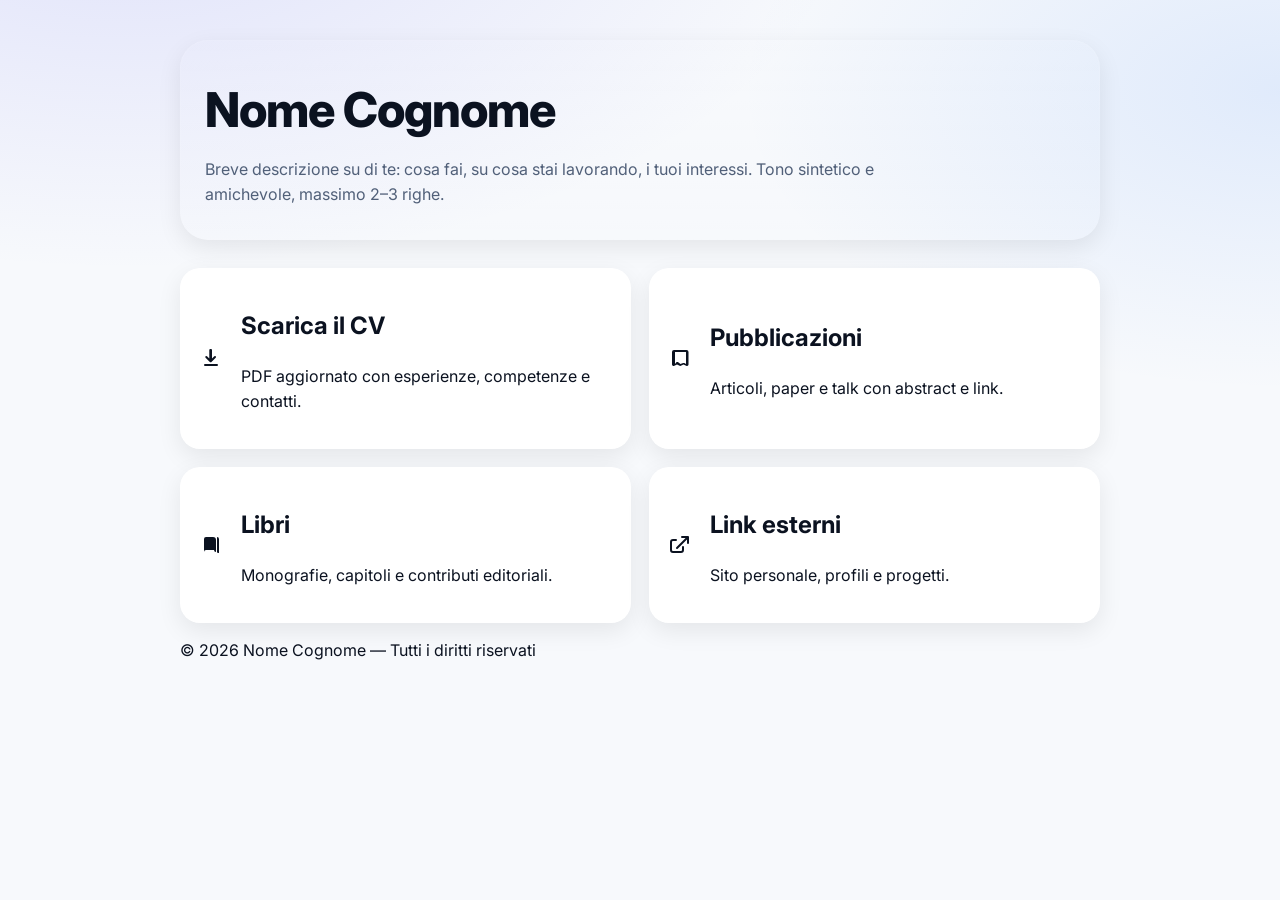
==== index.html @ b8ddadec "index" ====
<!doctype html>
<html lang="it">
<head>
  <meta charset="utf-8" />
  <meta name="viewport" content="width=device-width, initial-scale=1" />
  <title>Nome Cognome — Portfolio</title>
  <meta name="description" content="Portfolio di Nome Cognome: CV, pubblicazioni, libri e link esterni." />
  <link rel="preconnect" href="https://fonts.gstatic.com" crossorigin>
  <link href="https://fonts.googleapis.com/css2?family=Inter:wght@400;600;800&display=swap" rel="stylesheet">
  <link rel="stylesheet" href="styles.css" />
</head>
<body>
  <main class="container">
    <!-- Header -->
    <header class="hero" role="banner">
      <h1 class="title">Nome Cognome</h1>
      <p class="subtitle">
        Breve descrizione su di te: cosa fai, su cosa stai lavorando, i tuoi interessi.
        Tono sintetico e amichevole, massimo 2–3 righe.
      </p>
    </header>

    <!-- Cards / Links -->
    <section class="links" aria-label="Sezione collegamenti rapidi">
      <a class="card" href="cv.pdf" download>
        <span class="icon" aria-hidden="true">
          <!-- Download Icon -->
          <svg viewBox="0 0 24 24" width="24" height="24" fill="currentColor"><path d="M12 3a1 1 0 0 1 1 1v8.586l2.293-2.293a1 1 0 1 1 1.414 1.414l-4.007 4.007a1.5 1.5 0 0 1-2.1 0L6.586 11.707a1 1 0 1 1 1.414-1.414L10.293 12.586V4a1 1 0 0 1 1-1zM5 19a1 1 0 0 1 1-1h12a1 1 0 1 1 0 2H6a1 1 0 0 1-1-1z"/></svg>
        </span>
        <div class="card-body">
          <h2 class="card-title">Scarica il CV</h2>
          <p class="card-text">PDF aggiornato con esperienze, competenze e contatti.</p>
        </div>
      </a>

      <a class="card" href="pubblicazioni.html">
        <span class="icon" aria-hidden="true">
          <!-- Publications Icon -->
          <svg viewBox="0 0 24 24" width="24" height="24" fill="currentColor"><path d="M6 4a2 2 0 0 0-2 2v12.5a1.5 1.5 0 0 0 2.384 1.23L9 18.5l2.616 1.23a1.5 1.5 0 0 0 1.268 0L15.5 18.5l2.616 1.23A1.5 1.5 0 0 0 20.5 18.5V6a2 2 0 0 0-2-2H6zm12 2v11.882l-1.616-.761a1.5 1.5 0 0 0-1.268 0L12.5 18l-2.616-1.879a1.5 1.5 0 0 0-1.268 0L7 18.118V6h11z"/></svg>
        </span>
        <div class="card-body">
          <h2 class="card-title">Pubblicazioni</h2>
          <p class="card-text">Articoli, paper e talk con abstract e link.</p>
        </div>
      </a>

      <a class="card" href="libri.html">
        <span class="icon" aria-hidden="true">
          <!-- Books Icon -->
          <svg viewBox="0 0 24 24" width="24" height="24" fill="currentColor"><path d="M5 4h9a3 3 0 0 1 3 3v12a2 2 0 0 1-2-2H7a2 2 0 0 0-2 2V6a2 2 0 0 1 2-2zm2 3h7v2H7V7zm0 4h7v2H7v-2zm0 4h7v2H7v-2zM18 4a2 2 0 0 1 2 2v13.5a.5.5 0 0 1-.748.434L18 19.382V4z"/></svg>
        </span>
        <div class="card-body">
          <h2 class="card-title">Libri</h2>
          <p class="card-text">Monografie, capitoli e contributi editoriali.</p>
        </div>
      </a>

      <a class="card" href="https://example.com" target="_blank" rel="noopener">
        <span class="icon" aria-hidden="true">
          <!-- External Link Icon -->
          <svg viewBox="0 0 24 24" width="24" height="24" fill="currentColor"><path d="M14 3a1 1 0 1 0 0 2h3.586l-9.293 9.293a1 1 0 0 0 1.414 1.414L19 6.414V10a1 1 0 1 0 2 0V4a1 1 0 0 0-1-1h-6z"/><path d="M5 6a3 3 0 0 0-3 3v8a3 3 0 0 0 3 3h8a3 3 0 0 0 3-3v-3a1 1 0 1 0-2 0v3a1 1 0 0 1-1 1H5a1 1 0 0 1-1-1V9a1 1 0 0 1 1-1h3a1 1 0 1 0 0-2H5z"/></svg>
        </span>
        <div class="card-body">
          <h2 class="card-title">Link esterni</h2>
          <p class="card-text">Sito personale, profili e progetti.</p>
        </div>
      </a>
    </section>

    <!-- (Opzionale) Footer -->
    <footer class="footer">
      <p>© <span id="year"></span> Nome Cognome — Tutti i diritti riservati</p>
    </footer>
  </main>

  <script>
    // aggiorna anno nel footer
    document.getElementById('year').textContent = new Date().getFullYear();
  </script>
</body>
</html>
---- styles.css ----
/* ====== Design Tokens ====== */
:root{
  --bg: #0b0d10;
  --panel: #111419;
  --ink: #e8eef6;
  --muted: #a8b3c5;
  --brand: #6aa3ff;
  --brand-strong: #3b82f6;
  --ring: 0 0 0 3px rgba(106,163,255,.35);
  --radius: 1.25rem;
  --shadow: 0 10px 30px rgba(0,0,0,.35);
}

@media (prefers-color-scheme: light){
  :root{
    --bg: #f7f9fc;
    --panel: #ffffff;
    --ink: #0b1220;
    --muted: #516079;
    --brand: #2563eb;
    --brand-strong: #1d4ed8;
    --shadow: 0 8px 24px rgba(0,0,0,.08);
  }
}

/* ====== Base ====== */
* { box-sizing: border-box; }
html, body { height: 100%; }
body{
  margin: 0;
  font-family: "Inter", system-ui, -apple-system, Segoe UI, Roboto, Arial, "Apple Color Emoji", "Segoe UI Emoji";
  color: var(--ink);
  background: radial-gradient(1200px 600px at 10% -10%, rgba(99,102,241,.15), transparent 60%),
              radial-gradient(900px 500px at 100% 10%, rgba(59,130,246,.12), transparent 60%),
              var(--bg);
  line-height: 1.55;
}

a { color: inherit; text-decoration: none; }
img, svg { display: block; }

/* ====== Layout ====== */
.container{
  max-width: 960px;
  margin: 0 auto;
  padding: 40px 20px 64px;
}

.hero{
  padding: 32px 24px;
  background: linear-gradient(180deg, rgba(255,255,255,.04), transparent);
  border: 1px solid rgba(255,255,255,.06);
  border-radius: calc(var(--radius) + .5rem);
  box-shadow: var(--shadow);
}

.title{
  margin: 0 0 10px;
  font-size: clamp(2rem, 4vw, 3rem);
  font-weight: 800;
  letter-spacing: -0.02em;
}

.subtitle{
  margin: 0;
  font-size: clamp(1rem, 1.2vw, 1.125rem);
  color: var(--muted);
  max-width: 72ch;
}

/* ====== Cards ====== */
.links{
  display: grid;
  grid-template-columns: repeat(1, minmax(0,1fr));
  gap: 18px;
  margin-top: 28px;
}

@media (min-width: 640px){
  .links{ grid-template-columns: repeat(2, minmax(0,1fr)); }
}
@media (min-width: 960px){
  .links{ grid-template-columns: repeat(2, minmax(0,1fr)); }
}

.card{
  display: flex;
  align-items: center;
  gap: 18px;
  padding: 18px 18px;
  background: var(--panel);
  border: 1px solid rgba(255,255,255,.08);
  border-radius: var(--radius);
  box-shadow: var(--shadow);
  transition: transform .18s ease, box-shadow .18s ease, border-color .18s ease;
  will-change: transform;
}

.card:hover{
  transform: translateY(-3px);
  box-shadow: 0 18px 40px rgba(0,0,0,.35);
  border-color: rgba(106,163,255,.35);
}

.card:focus-visible{
  out
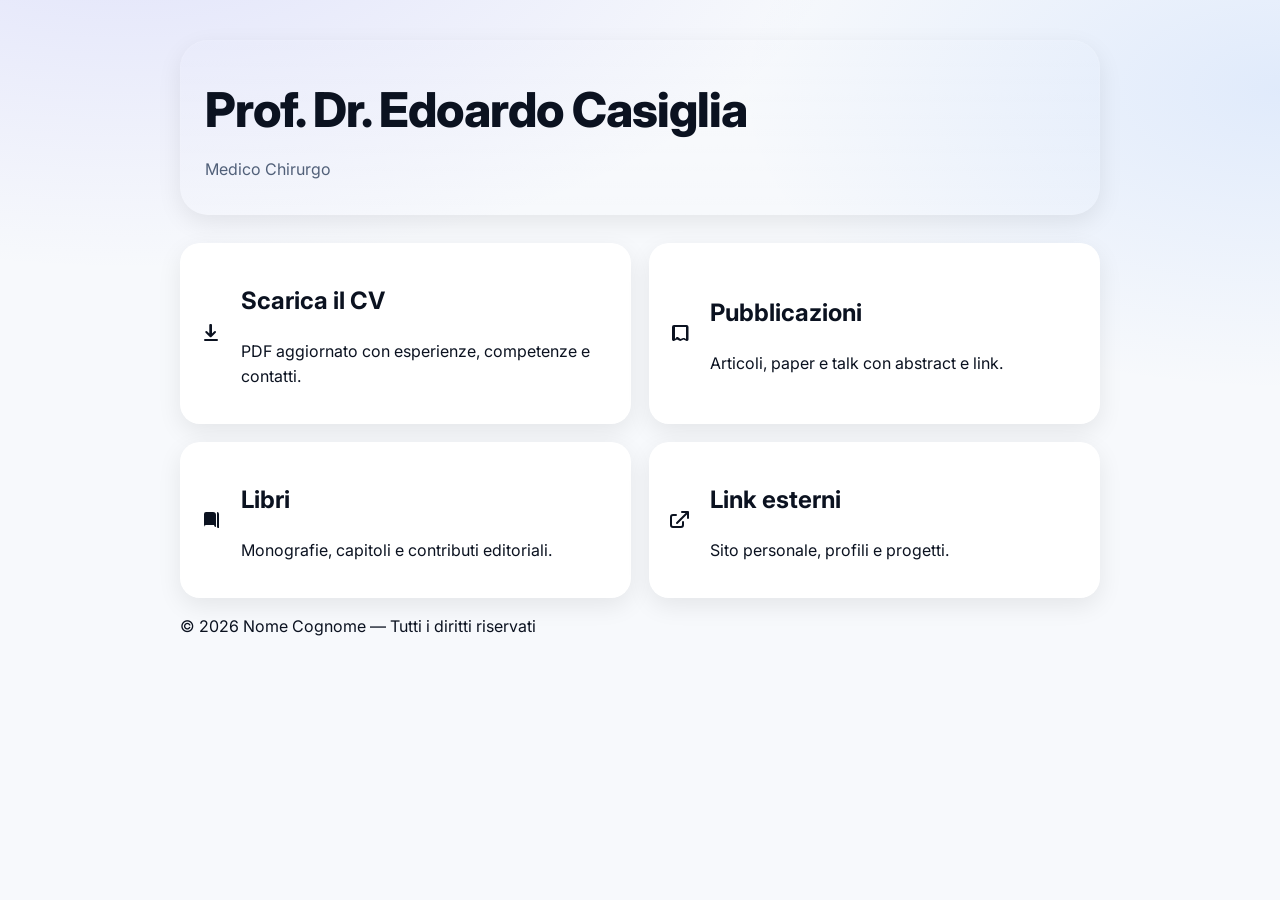
==== commit 89ba9fdb: "header" ====
--- a/index.html
+++ b/index.html
@@ -13,10 +13,9 @@
   <main class="container">
     <!-- Header -->
     <header class="hero" role="banner">
-      <h1 class="title">Nome Cognome</h1>
+      <h1 class="title">Prof. Dr. Edoardo Casiglia</h1>
       <p class="subtitle">
-        Breve descrizione su di te: cosa fai, su cosa stai lavorando, i tuoi interessi.
-        Tono sintetico e amichevole, massimo 2–3 righe.
+        Medico Chirurgo
       </p>
     </header>
 
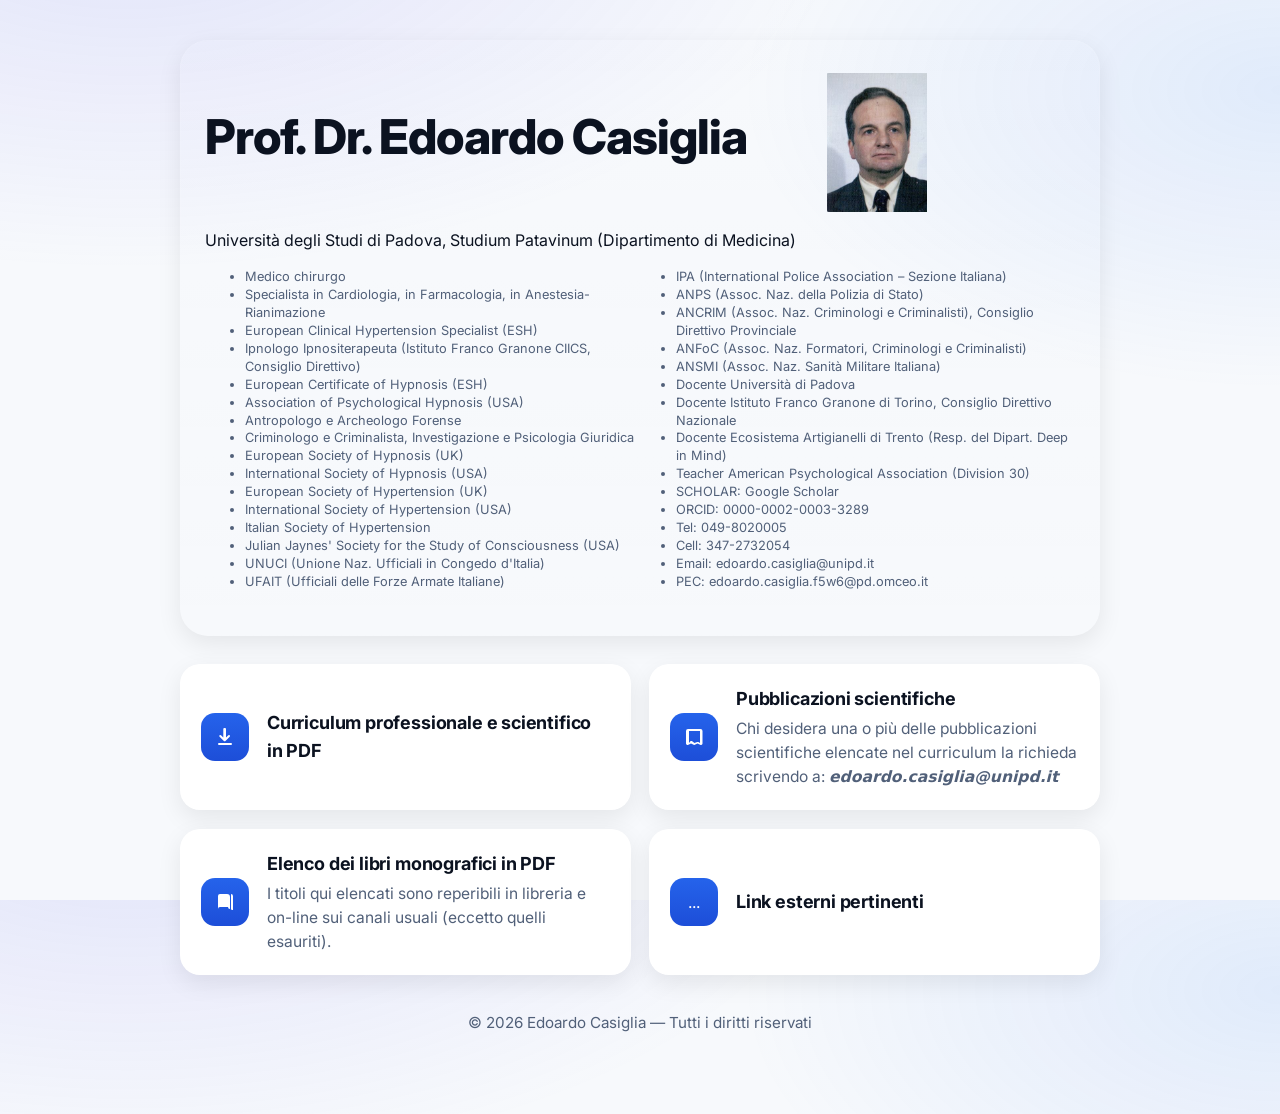
==== commit df72d0b9: "sito completo" ====
--- a/index.html
+++ b/index.html
@@ -13,22 +13,56 @@
   <main class="container">
     <!-- Header -->
     <header class="hero" role="banner">
-      <h1 class="title">Prof. Dr. Edoardo Casiglia</h1>
-      <p class="subtitle">
-        Medico Chirurgo
-      </p>
+      <div class="hero-header">
+        <h1 class="title">Prof. Dr. Edoardo Casiglia</h1>
+       <img src="picture.jpg" alt="Foto di Edoardo Casiglia" class="profile-pic">
+      </div>
+      <p class="subtitle-intro">Università degli Studi di Padova, Studium Patavinum (Dipartimento di Medicina)</p>
+        <ul class="qualifiche">
+          <li>Medico chirurgo</li>
+          <li>Specialista in Cardiologia, in Farmacologia, in Anestesia-Rianimazione</li>
+          <li>European Clinical Hypertension Specialist (ESH)</li>
+          <li>Ipnologo Ipnositerapeuta (Istituto Franco Granone CIICS, Consiglio Direttivo)</li>
+          <li>European Certificate of Hypnosis (ESH)</li>
+          <li>Association of Psychological Hypnosis (USA)</li>
+          <li>Antropologo e Archeologo Forense</li>
+          <li>Criminologo e Criminalista, Investigazione e Psicologia Giuridica</li>
+          <li>European Society of Hypnosis (UK)</li>
+          <li>International Society of Hypnosis (USA)</li>
+          <li>European Society of Hypertension (UK)</li>
+          <li>International Society of Hypertension (USA)</li>
+          <li>Italian Society of Hypertension</li>
+          <li>Julian Jaynes' Society for the Study of Consciousness (USA)</li>
+          <li>UNUCI (Unione Naz. Ufficiali in Congedo d'Italia)</li>
+          <li>UFAIT (Ufficiali delle Forze Armate Italiane)</li>
+          <li>IPA (International Police Association – Sezione Italiana)</li>
+          <li>ANPS (Assoc. Naz. della Polizia di Stato)</li>
+          <li>ANCRIM (Assoc. Naz. Criminologi e Criminalisti), Consiglio Direttivo Provinciale</li>
+          <li>ANFoC (Assoc. Naz. Formatori, Criminologi e Criminalisti)</li>
+          <li>ANSMI (Assoc. Naz. Sanità Militare Italiana)</li>
+          <li>Docente Università di Padova</li>
+          <li>Docente Istituto Franco Granone di Torino, Consiglio Direttivo Nazionale</li>
+          <li>Docente Ecosistema Artigianelli di Trento (Resp. del Dipart. Deep in Mind)</li>
+          <li>Teacher American Psychological Association (Division 30)</li>
+          <li>SCHOLAR: <a href="https://scholar.google.it/citations?hl=it&user=C34e8ocAAAAJ" target="_blank" rel="noopener">Google Scholar</a></li>
+          <li>ORCID: 0000-0002-0003-3289</li>
+          <li>Tel: 049-8020005</li>
+          <li>Cell: 347-2732054</li>
+          <li>Email: <a href="mailto:edoardo.casiglia@unipd.it">edoardo.casiglia@unipd.it</a></li>
+          <li>PEC: edoardo.casiglia.f5w6@pd.omceo.it</li>
+        </ul>
+
     </header>
 
     <!-- Cards / Links -->
     <section class="links" aria-label="Sezione collegamenti rapidi">
-      <a class="card" href="cv.pdf" download>
+      <a class="card" href="curriculum.pdf" download>
         <span class="icon" aria-hidden="true">
           <!-- Download Icon -->
           <svg viewBox="0 0 24 24" width="24" height="24" fill="currentColor"><path d="M12 3a1 1 0 0 1 1 1v8.586l2.293-2.293a1 1 0 1 1 1.414 1.414l-4.007 4.007a1.5 1.5 0 0 1-2.1 0L6.586 11.707a1 1 0 1 1 1.414-1.414L10.293 12.586V4a1 1 0 0 1 1-1zM5 19a1 1 0 0 1 1-1h12a1 1 0 1 1 0 2H6a1 1 0 0 1-1-1z"/></svg>
         </span>
         <div class="card-body">
-          <h2 class="card-title">Scarica il CV</h2>
-          <p class="card-text">PDF aggiornato con esperienze, competenze e contatti.</p>
+          <h2 class="card-title">Curriculum professionale e scientifico in PDF</h2>
         </div>
       </a>
 
@@ -38,43 +72,76 @@
           <svg viewBox="0 0 24 24" width="24" height="24" fill="currentColor"><path d="M6 4a2 2 0 0 0-2 2v12.5a1.5 1.5 0 0 0 2.384 1.23L9 18.5l2.616 1.23a1.5 1.5 0 0 0 1.268 0L15.5 18.5l2.616 1.23A1.5 1.5 0 0 0 20.5 18.5V6a2 2 0 0 0-2-2H6zm12 2v11.882l-1.616-.761a1.5 1.5 0 0 0-1.268 0L12.5 18l-2.616-1.879a1.5 1.5 0 0 0-1.268 0L7 18.118V6h11z"/></svg>
         </span>
         <div class="card-body">
-          <h2 class="card-title">Pubblicazioni</h2>
-          <p class="card-text">Articoli, paper e talk con abstract e link.</p>
+          <h2 class="card-title">Pubblicazioni scientifiche</h2>
+          <p class="card-text">Chi desidera una o più delle pubblicazioni scientifiche elencate nel curriculum la richieda scrivendo a: <b><i>edoardo.casiglia@unipd.it</i></b></p>
         </div>
       </a>
 
-      <a class="card" href="libri.html">
+      <a class="card" href="books.pdf">
         <span class="icon" aria-hidden="true">
           <!-- Books Icon -->
           <svg viewBox="0 0 24 24" width="24" height="24" fill="currentColor"><path d="M5 4h9a3 3 0 0 1 3 3v12a2 2 0 0 1-2-2H7a2 2 0 0 0-2 2V6a2 2 0 0 1 2-2zm2 3h7v2H7V7zm0 4h7v2H7v-2zm0 4h7v2H7v-2zM18 4a2 2 0 0 1 2 2v13.5a.5.5 0 0 1-.748.434L18 19.382V4z"/></svg>
         </span>
         <div class="card-body">
-          <h2 class="card-title">Libri</h2>
-          <p class="card-text">Monografie, capitoli e contributi editoriali.</p>
+          <h2 class="card-title">Elenco dei libri monografici in PDF</h2>
+          <p class="card-text">I titoli qui elencati sono reperibili in libreria e on-line sui canali usuali (eccetto quelli esauriti).</p>
         </div>
       </a>
 
-      <a class="card" href="https://example.com" target="_blank" rel="noopener">
-        <span class="icon" aria-hidden="true">
-          <!-- External Link Icon -->
-          <svg viewBox="0 0 24 24" width="24" height="24" fill="currentColor"><path d="M14 3a1 1 0 1 0 0 2h3.586l-9.293 9.293a1 1 0 0 0 1.414 1.414L19 6.414V10a1 1 0 1 0 2 0V4a1 1 0 0 0-1-1h-6z"/><path d="M5 6a3 3 0 0 0-3 3v8a3 3 0 0 0 3 3h8a3 3 0 0 0 3-3v-3a1 1 0 1 0-2 0v3a1 1 0 0 1-1 1H5a1 1 0 0 1-1-1V9a1 1 0 0 1 1-1h3a1 1 0 1 0 0-2H5z"/></svg>
-        </span>
+
+      <a class="card" href="#" id="openModal">
+        <span class="icon" aria-hidden="true"> ... </span>
         <div class="card-body">
-          <h2 class="card-title">Link esterni</h2>
-          <p class="card-text">Sito personale, profili e progetti.</p>
+          <h2 class="card-title">Link esterni pertinenti</h2>
         </div>
       </a>
+    
     </section>
+
+    <!-- Modale per i Link Esterni -->
+    <div id="externalModal" class="modal">
+      <div class="modal-content">
+        <button class="modal-close" id="closeModal">&times;</button>
+        <h2>Link esterni</h2>
+        <ul class="modal-links">
+          <li><a href="https://scholar.google.it/citations?hl=it&user=C34e8ocAAAAJ" target="_blank">Google Scholar</a></li>
+          <li><a href="https://orcid.org/0000-0002-0003-3289" target="_blank">ORCID</a></li>
+          <li><a href="https://www.unipd.it" target="_blank">Università di Padova</a></li>
+          <li><a href="https://www.ciics.it" target="_blank">Istituto Franco Granone - CIICS Torino</a></li>
+          <!-- aggiungi altri link -->
+        </ul>
+      </div>
+    </div>
 
     <!-- (Opzionale) Footer -->
     <footer class="footer">
-      <p>© <span id="year"></span> Nome Cognome — Tutti i diritti riservati</p>
+      <p>© <span id="year"></span> Edoardo Casiglia — Tutti i diritti riservati</p>
     </footer>
   </main>
 
   <script>
     // aggiorna anno nel footer
     document.getElementById('year').textContent = new Date().getFullYear();
+
+    // gestione modale
+    const modal = document.getElementById('externalModal');
+    const openBtn = document.getElementById('openModal');
+    const closeBtn = document.getElementById('closeModal');
+
+    openBtn.addEventListener('click', (e) => {
+      e.preventDefault();
+      modal.classList.add('show');
+    });
+
+    closeBtn.addEventListener('click', () => {
+      modal.classList.remove('show');
+    });
+
+    window.addEventListener('click', (e) => {
+      if (e.target === modal) {
+        modal.classList.remove('show');
+      }
+    });
   </script>
 </body>
 </html>
--- a/styles.css
+++ b/styles.css
@@ -54,6 +54,28 @@
   box-shadow: var(--shadow);
 }
 
+.hero-header {
+  display: flex;
+  align-items: center;
+  justify-content: flex-start; /* allinea tutto a sinistra */
+  gap: 5rem; /* meno spazio tra titolo e foto */
+}
+
+.profile-pic {
+  width: 100px;   /* puoi regolare la dimensione */
+  height: auto;
+  /*border-radius: 100%; /* se vuoi forma tonda */
+  object-fit: cover;
+}
+
+.qualifiche {
+  font-size: 0.8rem;  /* più piccolo */
+  columns: 2;
+  column-gap: 2rem;
+  color: var(--muted);
+  line-height: 1.4;
+}
+
 .title{
   margin: 0 0 10px;
   font-size: clamp(2rem, 4vw, 3rem);
@@ -63,9 +85,9 @@
 
 .subtitle{
   margin: 0;
-  font-size: clamp(1rem, 1.2vw, 1.125rem);
-  color: var(--muted);
-  max-width: 72ch;
+  font-size: 0.45rem;
+  color: var(--muted);
+  max-width: 100ch;
 }
 
 /* ====== Cards ====== */
@@ -89,7 +111,7 @@
   gap: 18px;
   padding: 18px 18px;
   background: var(--panel);
-  border: 1px solid rgba(255,255,255,.08);
+  border: 3px solid rgba(255, 255, 255, 0.98);
   border-radius: var(--radius);
   box-shadow: var(--shadow);
   transition: transform .18s ease, box-shadow .18s ease, border-color .18s ease;
@@ -103,4 +125,115 @@
 }
 
 .card:focus-visible{
-  out
+  outline: none;
+  box-shadow: var(--shadow), var(--ring);
+  border-color: var(--brand);
+}
+
+.icon{
+  flex: 0 0 48px;
+  width: 48px;
+  height: 48px;
+  border-radius: 14px;
+  display: grid;
+  place-items: center;
+  background: linear-gradient(180deg, var(--brand), var(--brand-strong));
+  color: white;
+}
+
+.card-body{ display: grid; gap: 4px; }
+.card-title{
+  margin: 0;
+  font-size: 1.125rem;
+  font-weight: 700;
+  letter-spacing: -0.01em;
+}
+.card-text{
+  margin: 0;
+  color: var(--muted);
+  font-size: .975rem;
+}
+
+/* ====== Footer ====== */
+.footer{
+  text-align: center;
+  font-size: .95rem;
+  color: var(--muted);
+  margin-top: 36px;
+}
+
+/* ====== Reduced Motion ====== */
+@media (prefers-reduced-motion: reduce){
+  .card{ transition: none; }
+  .card:hover{ transform: none; }
+}
+
+/* ====== Modale ====== */
+.modal {
+  position: fixed;
+  inset: 0;
+  background: rgba(0,0,0,0.7);
+  display: none; /* nascosta di default */
+  justify-content: center;
+  align-items: center;
+  z-index: 1000;
+}
+
+.modal.show {
+  display: flex;
+}
+
+.modal-content {
+  background: var(--panel);
+  color: var(--ink);
+  padding: 2rem;
+  border-radius: var(--radius);
+  max-width: 700px;
+  width: 90%;
+  max-height: 80vh;
+  overflow-y: auto;
+  box-shadow: var(--shadow);
+  position: relative;
+  animation: fadeInUp .3s ease;
+}
+
+.modal-close {
+  position: absolute;
+  top: 1rem;
+  right: 1rem;
+  background: none;
+  border: none;
+  font-size: 2rem;
+  font-weight: bold;
+  color: var(--muted);
+  cursor: pointer;
+  transition: color .2s;
+}
+
+.modal-close:hover {
+  color: var(--brand-strong);
+}
+
+.modal-links {
+  list-style: none;
+  padding: 0;
+  margin: 1rem 0 0;
+  display: grid;
+  gap: 0.75rem;
+}
+
+.modal-links a {
+  color: var(--brand);
+  font-weight: 600;
+  text-decoration: none;
+}
+
+.modal-links a:hover {
+  text-decoration: underline;
+}
+
+/* animazione */
+@keyframes fadeInUp {
+  from { opacity: 0; transform: translateY(20px); }
+  to { opacity: 1; transform: translateY(0); }
+}
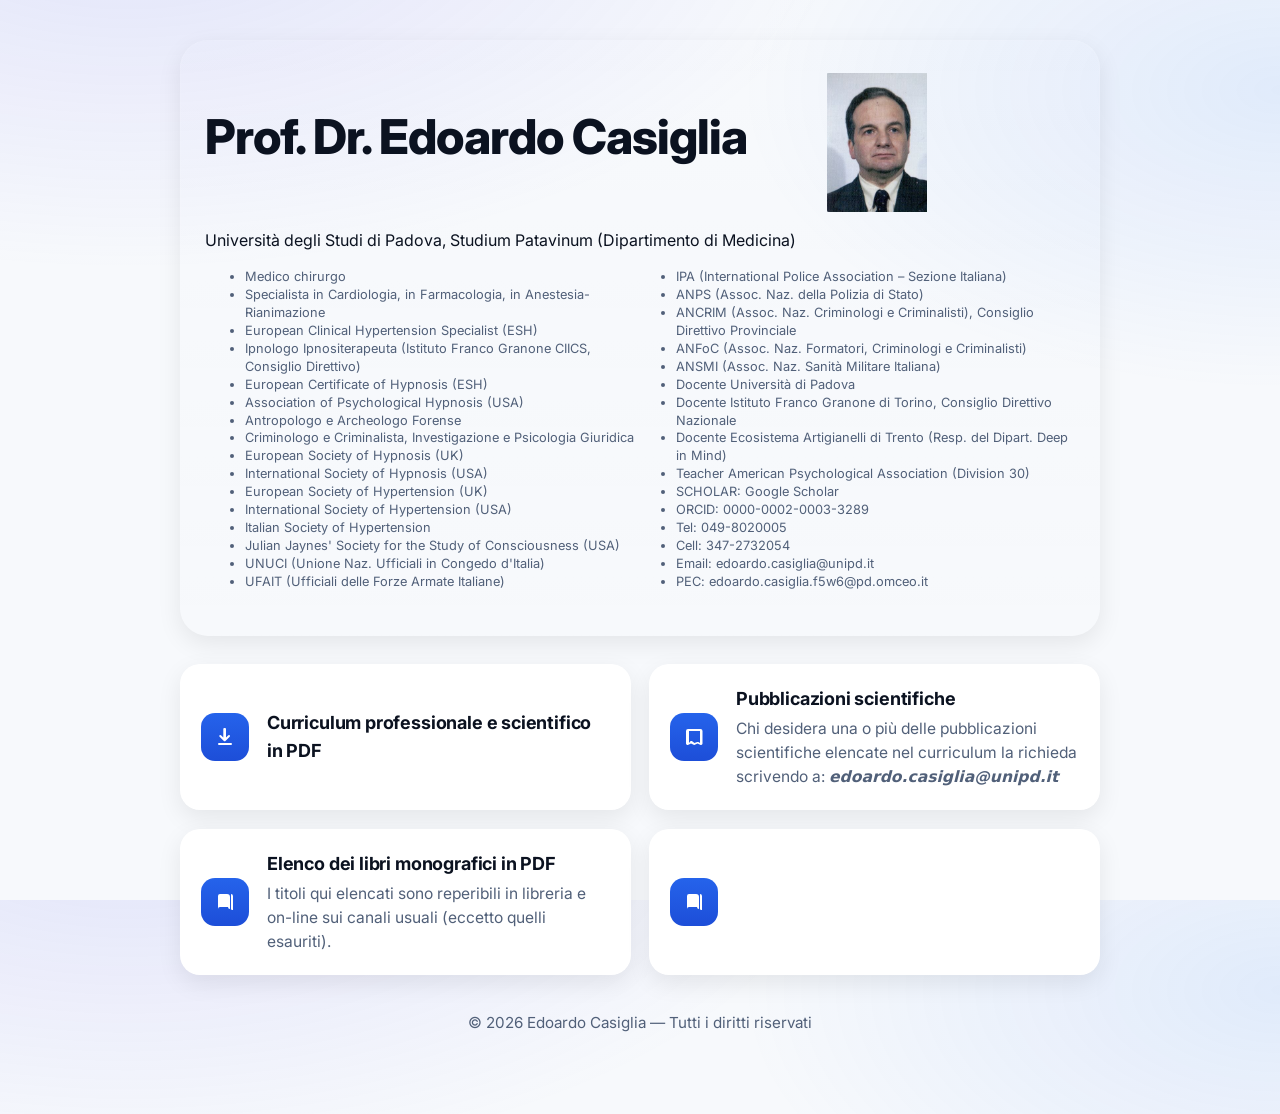
==== commit 25cdaff5: "no modal" ====
--- a/index.html
+++ b/index.html
@@ -3,7 +3,7 @@
 <head>
   <meta charset="utf-8" />
   <meta name="viewport" content="width=device-width, initial-scale=1" />
-  <title>Nome Cognome — Portfolio</title>
+  <title>Prof. Dr. Edoardo Casiglia</title>
   <meta name="description" content="Portfolio di Nome Cognome: CV, pubblicazioni, libri e link esterni." />
   <link rel="preconnect" href="https://fonts.gstatic.com" crossorigin>
   <link href="https://fonts.googleapis.com/css2?family=Inter:wght@400;600;800&display=swap" rel="stylesheet">
@@ -89,29 +89,18 @@
       </a>
 
 
-      <a class="card" href="#" id="openModal">
-        <span class="icon" aria-hidden="true"> ... </span>
+      <a class="card">
+        <span class="icon" aria-hidden="true">
+          <!-- Books Icon -->
+          <svg viewBox="0 0 24 24" width="24" height="24" fill="currentColor"><path d="M5 4h9a3 3 0 0 1 3 3v12a2 2 0 0 1-2-2H7a2 2 0 0 0-2 2V6a2 2 0 0 1 2-2zm2 3h7v2H7V7zm0 4h7v2H7v-2zm0 4h7v2H7v-2zM18 4a2 2 0 0 1 2 2v13.5a.5.5 0 0 1-.748.434L18 19.382V4z"/></svg>
+        </span>
         <div class="card-body">
-          <h2 class="card-title">Link esterni pertinenti</h2>
+          <h2 class="card-title"></h2>
+          <p class="card-text"></p>
         </div>
       </a>
     
     </section>
-
-    <!-- Modale per i Link Esterni -->
-    <div id="externalModal" class="modal">
-      <div class="modal-content">
-        <button class="modal-close" id="closeModal">&times;</button>
-        <h2>Link esterni</h2>
-        <ul class="modal-links">
-          <li><a href="https://scholar.google.it/citations?hl=it&user=C34e8ocAAAAJ" target="_blank">Google Scholar</a></li>
-          <li><a href="https://orcid.org/0000-0002-0003-3289" target="_blank">ORCID</a></li>
-          <li><a href="https://www.unipd.it" target="_blank">Università di Padova</a></li>
-          <li><a href="https://www.ciics.it" target="_blank">Istituto Franco Granone - CIICS Torino</a></li>
-          <!-- aggiungi altri link -->
-        </ul>
-      </div>
-    </div>
 
     <!-- (Opzionale) Footer -->
     <footer class="footer">
@@ -122,26 +111,6 @@
   <script>
     // aggiorna anno nel footer
     document.getElementById('year').textContent = new Date().getFullYear();
-
-    // gestione modale
-    const modal = document.getElementById('externalModal');
-    const openBtn = document.getElementById('openModal');
-    const closeBtn = document.getElementById('closeModal');
-
-    openBtn.addEventListener('click', (e) => {
-      e.preventDefault();
-      modal.classList.add('show');
-    });
-
-    closeBtn.addEventListener('click', () => {
-      modal.classList.remove('show');
-    });
-
-    window.addEventListener('click', (e) => {
-      if (e.target === modal) {
-        modal.classList.remove('show');
-      }
-    });
   </script>
 </body>
 </html>
--- a/styles.css
+++ b/styles.css
@@ -167,73 +167,3 @@
   .card{ transition: none; }
   .card:hover{ transform: none; }
 }
-
-/* ====== Modale ====== */
-.modal {
-  position: fixed;
-  inset: 0;
-  background: rgba(0,0,0,0.7);
-  display: none; /* nascosta di default */
-  justify-content: center;
-  align-items: center;
-  z-index: 1000;
-}
-
-.modal.show {
-  display: flex;
-}
-
-.modal-content {
-  background: var(--panel);
-  color: var(--ink);
-  padding: 2rem;
-  border-radius: var(--radius);
-  max-width: 700px;
-  width: 90%;
-  max-height: 80vh;
-  overflow-y: auto;
-  box-shadow: var(--shadow);
-  position: relative;
-  animation: fadeInUp .3s ease;
-}
-
-.modal-close {
-  position: absolute;
-  top: 1rem;
-  right: 1rem;
-  background: none;
-  border: none;
-  font-size: 2rem;
-  font-weight: bold;
-  color: var(--muted);
-  cursor: pointer;
-  transition: color .2s;
-}
-
-.modal-close:hover {
-  color: var(--brand-strong);
-}
-
-.modal-links {
-  list-style: none;
-  padding: 0;
-  margin: 1rem 0 0;
-  display: grid;
-  gap: 0.75rem;
-}
-
-.modal-links a {
-  color: var(--brand);
-  font-weight: 600;
-  text-decoration: none;
-}
-
-.modal-links a:hover {
-  text-decoration: underline;
-}
-
-/* animazione */
-@keyframes fadeInUp {
-  from { opacity: 0; transform: translateY(20px); }
-  to { opacity: 1; transform: translateY(0); }
-}
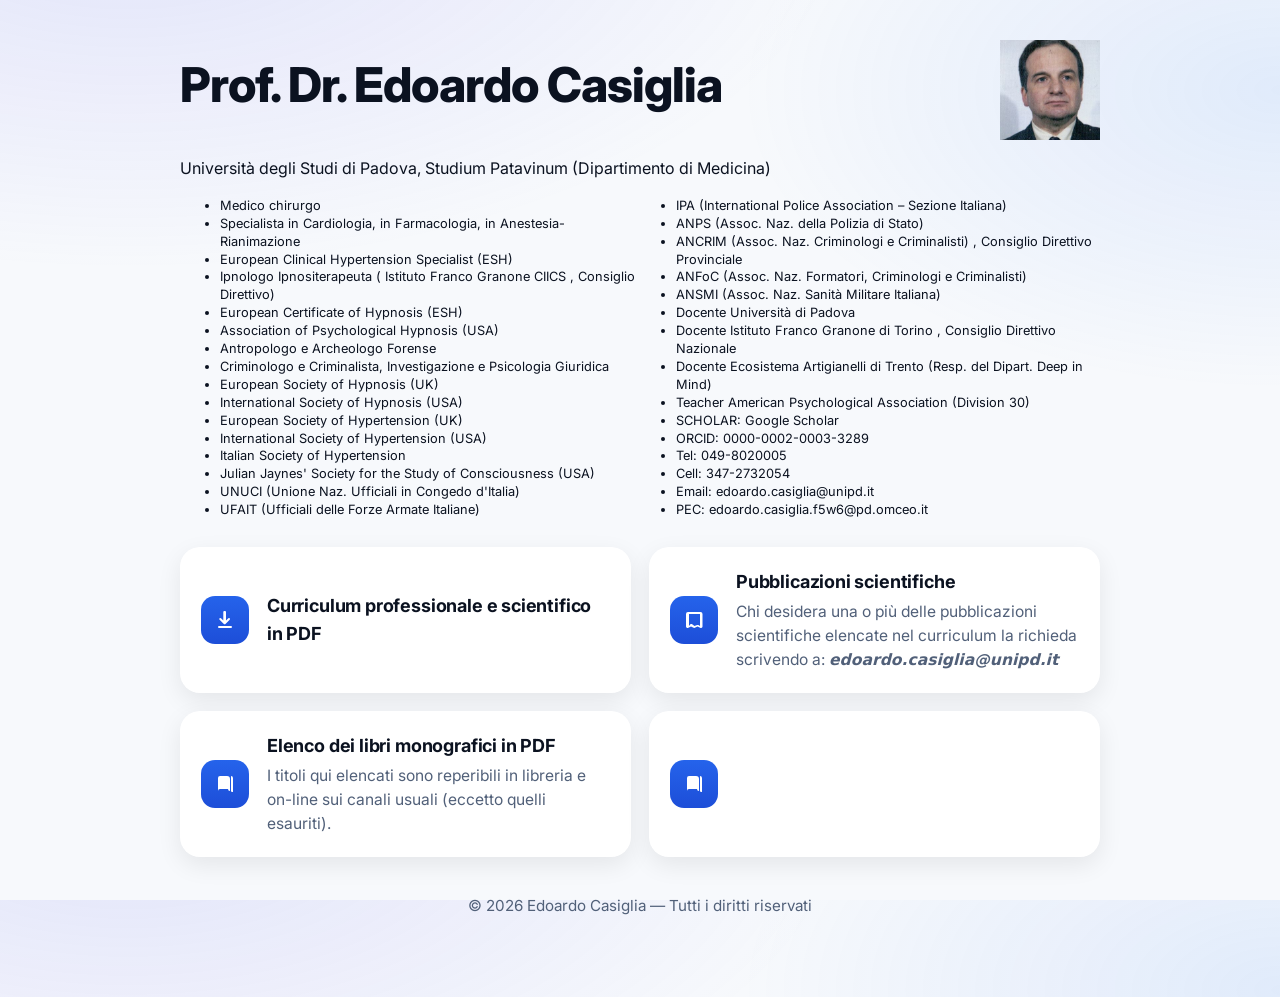
==== commit 663a6ea4: "link" ====
--- a/index.html
+++ b/index.html
@@ -19,38 +19,108 @@
       </div>
       <p class="subtitle-intro">Università degli Studi di Padova, Studium Patavinum (Dipartimento di Medicina)</p>
         <ul class="qualifiche">
-          <li>Medico chirurgo</li>
-          <li>Specialista in Cardiologia, in Farmacologia, in Anestesia-Rianimazione</li>
-          <li>European Clinical Hypertension Specialist (ESH)</li>
-          <li>Ipnologo Ipnositerapeuta (Istituto Franco Granone CIICS, Consiglio Direttivo)</li>
-          <li>European Certificate of Hypnosis (ESH)</li>
-          <li>Association of Psychological Hypnosis (USA)</li>
-          <li>Antropologo e Archeologo Forense</li>
-          <li>Criminologo e Criminalista, Investigazione e Psicologia Giuridica</li>
-          <li>European Society of Hypnosis (UK)</li>
-          <li>International Society of Hypnosis (USA)</li>
-          <li>European Society of Hypertension (UK)</li>
-          <li>International Society of Hypertension (USA)</li>
-          <li>Italian Society of Hypertension</li>
-          <li>Julian Jaynes' Society for the Study of Consciousness (USA)</li>
-          <li>UNUCI (Unione Naz. Ufficiali in Congedo d'Italia)</li>
-          <li>UFAIT (Ufficiali delle Forze Armate Italiane)</li>
-          <li>IPA (International Police Association – Sezione Italiana)</li>
-          <li>ANPS (Assoc. Naz. della Polizia di Stato)</li>
-          <li>ANCRIM (Assoc. Naz. Criminologi e Criminalisti), Consiglio Direttivo Provinciale</li>
-          <li>ANFoC (Assoc. Naz. Formatori, Criminologi e Criminalisti)</li>
-          <li>ANSMI (Assoc. Naz. Sanità Militare Italiana)</li>
-          <li>Docente Università di Padova</li>
-          <li>Docente Istituto Franco Granone di Torino, Consiglio Direttivo Nazionale</li>
-          <li>Docente Ecosistema Artigianelli di Trento (Resp. del Dipart. Deep in Mind)</li>
-          <li>Teacher American Psychological Association (Division 30)</li>
-          <li>SCHOLAR: <a href="https://scholar.google.it/citations?hl=it&user=C34e8ocAAAAJ" target="_blank" rel="noopener">Google Scholar</a></li>
-          <li>ORCID: 0000-0002-0003-3289</li>
-          <li>Tel: 049-8020005</li>
-          <li>Cell: 347-2732054</li>
-          <li>Email: <a href="mailto:edoardo.casiglia@unipd.it">edoardo.casiglia@unipd.it</a></li>
-          <li>PEC: edoardo.casiglia.f5w6@pd.omceo.it</li>
-        </ul>
+  <li>Medico chirurgo</li>
+  <li>Specialista in Cardiologia, in Farmacologia, in Anestesia-Rianimazione</li>
+  <li>European Clinical Hypertension Specialist (ESH)</li>
+  <li>
+    Ipnologo Ipnositerapeuta 
+    (<a href="https://www.ciics.it/organigramma/" target="_blank" rel="noopener">
+      Istituto Franco Granone CIICS
+    </a>, Consiglio Direttivo)
+  </li>
+  <li>
+    <a href="https://esh-hypnosis.eu/about-hypnosis/ech-european-certificate-of-hypnosis/" target="_blank" rel="noopener">
+      European Certificate of Hypnosis (ESH)
+    </a>
+  </li>
+  <li>Association of Psychological Hypnosis (USA) <!-- link mancante --></li>
+  <li>Antropologo e Archeologo Forense</li>
+  <li>Criminologo e Criminalista, Investigazione e Psicologia Giuridica</li>
+  <li>
+    <a href="https://esh-hypnosis.eu/" target="_blank" rel="noopener">
+      European Society of Hypnosis (UK)
+    </a>
+  </li>
+  <li>
+    <a href="https://www.ishhypnosis.org/administration/membership-admin/" target="_blank" rel="noopener">
+      International Society of Hypnosis (USA)
+    </a>
+  </li>
+  <li>European Society of Hypertension (UK) <!-- link mancante --></li>
+  <li>International Society of Hypertension (USA) <!-- link mancante --></li>
+  <li>Italian Society of Hypertension <!-- link mancante --></li>
+  <li>
+    <a href="https://www.julianjaynes.org/member-login/" target="_blank" rel="noopener">
+      Julian Jaynes' Society for the Study of Consciousness (USA)
+    </a>
+  </li>
+  <li>
+    <a href="https://www.assoarmapadova.it/aa/portfolio/unione-nazionale-ufficiali-in-congedo-ditalia-padova/" target="_blank" rel="noopener">
+      UNUCI (Unione Naz. Ufficiali in Congedo d'Italia)
+    </a>
+  </li>
+  <li>
+    <a href="https://www.ufait.it/elenco-soci-registrati/" target="_blank" rel="noopener">
+      UFAIT (Ufficiali delle Forze Armate Italiane)
+    </a>
+  </li>
+  <li>
+    <a href="https://ipapadova.org/" target="_blank" rel="noopener">
+      IPA (International Police Association – Sezione Italiana)
+    </a>
+  </li>
+  <li>
+    <a href="https://www.assoarmapadova.it/aa/portfolio/associazione-nazionale-polizia-di-stato-padova/" target="_blank" rel="noopener">
+      ANPS (Assoc. Naz. della Polizia di Stato)
+    </a>
+  </li>
+  <li>
+    <a href="https://www.ancrim.it/albo%20criminologi%20e%20criminalisti.html" target="_blank" rel="noopener">
+      ANCRIM (Assoc. Naz. Criminologi e Criminalisti)
+    </a>, Consiglio Direttivo Provinciale
+  </li>
+  <li>
+    <a href="https://www.anfoc.it/_files/ugd/30c0d1_b1aa5d555acb4e8cad960b1e40fc649f.pdf" target="_blank" rel="noopener">
+      ANFoC (Assoc. Naz. Formatori, Criminologi e Criminalisti)
+    </a>
+  </li>
+  <li>
+    <a href="https://www.ansmi-presidenzanazionale.it/sezione-di-vicenza/" target="_blank" rel="noopener">
+      ANSMI (Assoc. Naz. Sanità Militare Italiana)
+    </a>
+  </li>
+  <li>
+    Docente <a href="https://www.unipd.it/sites/unipd.it/files/2025/20250514-ELENCO-GENERALE-SENIOR.pdf" target="_blank" rel="noopener">
+      Università di Padova
+    </a>
+  </li>
+  <li>
+    Docente <a href="https://www.ciics.it/organigramma/" target="_blank" rel="noopener">
+      Istituto Franco Granone di Torino
+    </a>, Consiglio Direttivo Nazionale
+  </li>
+  <li>
+    Docente <a href="https://artigianelli.tn.it/research/dipartimento-mentecoscienza/" target="_blank" rel="noopener">
+      Ecosistema Artigianelli di Trento
+    </a> (Resp. del Dipart. Deep in Mind)
+  </li>
+  <li>
+    Teacher <a href="https://sso.apa.org/apasso/idm/apalogin" target="_blank" rel="noopener">
+      American Psychological Association (Division 30)
+    </a>
+  </li>
+  <li>
+    SCHOLAR:
+    <a href="https://scholar.google.it/citations?hl=it&user=C34e8ocAAAAJ" target="_blank" rel="noopener">
+      Google Scholar
+    </a>
+  </li>
+  <li>ORCID: 0000-0002-0003-3289 <!-- link diretto ORCID non fornito --></li>
+  <li>Tel: 049-8020005</li>
+  <li>Cell: 347-2732054</li>
+  <li>Email: <a href="mailto:edoardo.casiglia@unipd.it">edoardo.casiglia@unipd.it</a></li>
+  <li>PEC: edoardo.casiglia.f5w6@pd.omceo.it</li>
+</ul>
 
     </header>
 
--- a/styles.css
+++ b/styles.css
@@ -46,35 +46,46 @@
   padding: 40px 20px 64px;
 }
 
-.hero{
-  padding: 32px 24px;
-  background: linear-gradient(180deg, rgba(255,255,255,.04), transparent);
-  border: 1px solid rgba(255,255,255,.06);
-  border-radius: calc(var(--radius) + .5rem);
-  box-shadow: var(--shadow);
-}
-
 .hero-header {
   display: flex;
   align-items: center;
-  justify-content: flex-start; /* allinea tutto a sinistra */
-  gap: 5rem; /* meno spazio tra titolo e foto */
+  justify-content: flex-start; /* non space-between */
+  gap: 1rem;
+  flex-wrap: wrap; /* se lo schermo è troppo stretto, la foto andrà sotto */
+}
+
+.title {
+  flex: 1 1 auto; /* consenti al titolo di restringersi */
+  margin: 0;
 }
 
 .profile-pic {
-  width: 100px;   /* puoi regolare la dimensione */
-  height: auto;
-  /*border-radius: 100%; /* se vuoi forma tonda */
+  flex: 0 0 auto;
+  width: 100px;   /* dimensione fissa */
+  height: 100px;
   object-fit: cover;
 }
 
+
 .qualifiche {
-  font-size: 0.8rem;  /* più piccolo */
-  columns: 2;
-  column-gap: 2rem;
-  color: var(--muted);
+  font-size: 0.8rem;
   line-height: 1.4;
+  margin: 1rem 0;
 }
+
+@media (min-width: 768px) {
+  .qualifiche {
+    columns: 2;
+    column-gap: 2rem;
+  }
+}
+
+@media (min-width: 1200px) {
+  .qualifiche {
+    columns: 2;
+  }
+}
+
 
 .title{
   margin: 0 0 10px;
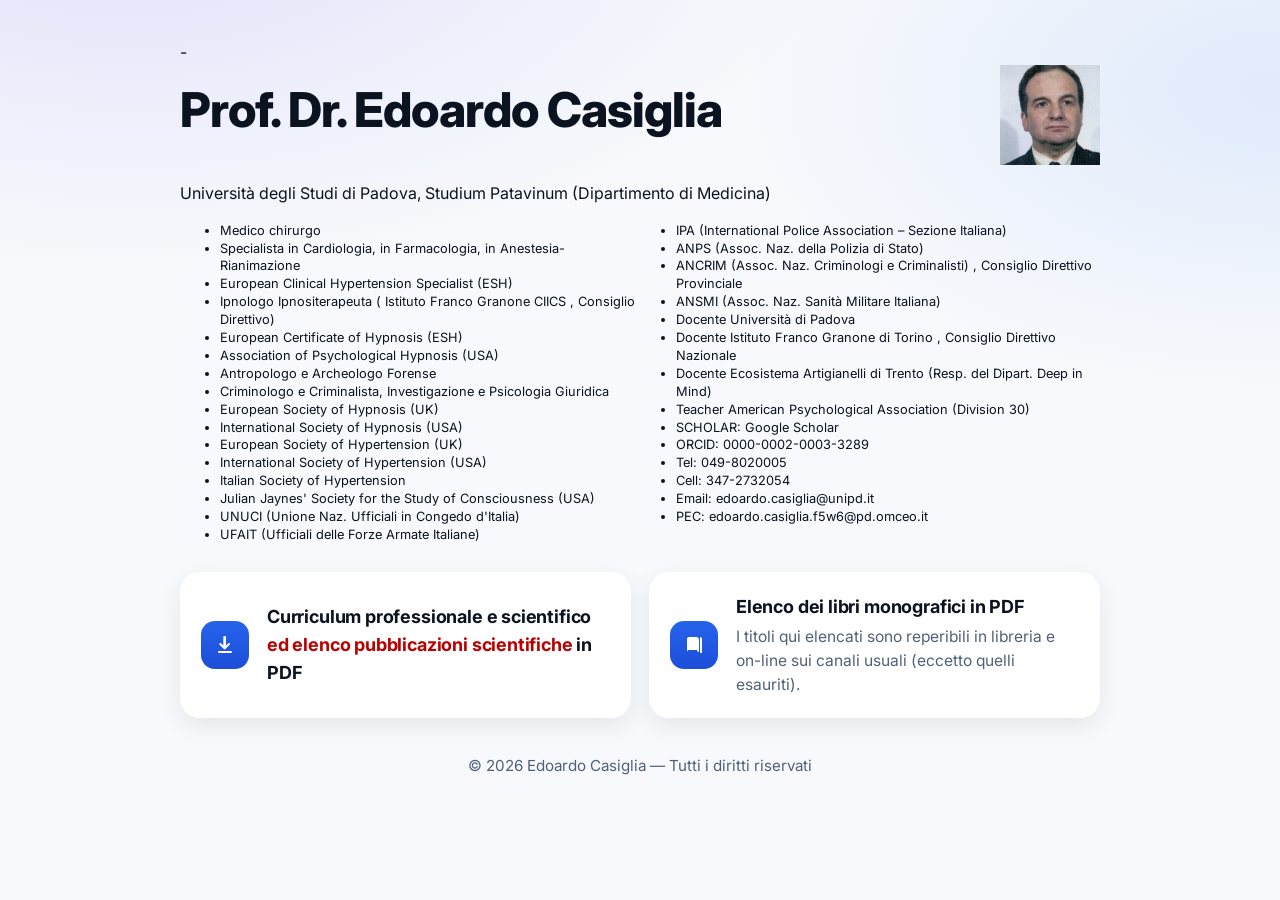
==== commit e7259e40: "Rimossi pulsanti pubblicazioni e vuoto + rimosso AnFOC Rimossi pulsanti pubblicazioni e vuoto + rimo" ====
--- a/index.html
+++ b/index.html
@@ -12,7 +12,7 @@
 <body>
   <main class="container">
     <!-- Header -->
-    <header class="hero" role="banner">
+    <header class="hero" role="banner">-
       <div class="hero-header">
         <h1 class="title">Prof. Dr. Edoardo Casiglia</h1>
        <img src="picture.jpg" alt="Foto di Edoardo Casiglia" class="profile-pic">
@@ -80,11 +80,6 @@
     </a>, Consiglio Direttivo Provinciale
   </li>
   <li>
-    <a href="https://www.anfoc.it/_files/ugd/30c0d1_b1aa5d555acb4e8cad960b1e40fc649f.pdf" target="_blank" rel="noopener">
-      ANFoC (Assoc. Naz. Formatori, Criminologi e Criminalisti)
-    </a>
-  </li>
-  <li>
     <a href="https://www.ansmi-presidenzanazionale.it/sezione-di-vicenza/" target="_blank" rel="noopener">
       ANSMI (Assoc. Naz. Sanità Militare Italiana)
     </a>
@@ -132,18 +127,7 @@
           <svg viewBox="0 0 24 24" width="24" height="24" fill="currentColor"><path d="M12 3a1 1 0 0 1 1 1v8.586l2.293-2.293a1 1 0 1 1 1.414 1.414l-4.007 4.007a1.5 1.5 0 0 1-2.1 0L6.586 11.707a1 1 0 1 1 1.414-1.414L10.293 12.586V4a1 1 0 0 1 1-1zM5 19a1 1 0 0 1 1-1h12a1 1 0 1 1 0 2H6a1 1 0 0 1-1-1z"/></svg>
         </span>
         <div class="card-body">
-          <h2 class="card-title">Curriculum professionale e scientifico in PDF</h2>
-        </div>
-      </a>
-
-      <a class="card" href="pubblicazioni.html">
-        <span class="icon" aria-hidden="true">
-          <!-- Publications Icon -->
-          <svg viewBox="0 0 24 24" width="24" height="24" fill="currentColor"><path d="M6 4a2 2 0 0 0-2 2v12.5a1.5 1.5 0 0 0 2.384 1.23L9 18.5l2.616 1.23a1.5 1.5 0 0 0 1.268 0L15.5 18.5l2.616 1.23A1.5 1.5 0 0 0 20.5 18.5V6a2 2 0 0 0-2-2H6zm12 2v11.882l-1.616-.761a1.5 1.5 0 0 0-1.268 0L12.5 18l-2.616-1.879a1.5 1.5 0 0 0-1.268 0L7 18.118V6h11z"/></svg>
-        </span>
-        <div class="card-body">
-          <h2 class="card-title">Pubblicazioni scientifiche</h2>
-          <p class="card-text">Chi desidera una o più delle pubblicazioni scientifiche elencate nel curriculum la richieda scrivendo a: <b><i>edoardo.casiglia@unipd.it</i></b></p>
+          <h2 class="card-title">Curriculum professionale e scientifico <font color="#bb0000">ed elenco pubblicazioni scientifiche</font> in PDF</h2>
         </div>
       </a>
 
@@ -155,18 +139,6 @@
         <div class="card-body">
           <h2 class="card-title">Elenco dei libri monografici in PDF</h2>
           <p class="card-text">I titoli qui elencati sono reperibili in libreria e on-line sui canali usuali (eccetto quelli esauriti).</p>
-        </div>
-      </a>
-
-
-      <a class="card">
-        <span class="icon" aria-hidden="true">
-          <!-- Books Icon -->
-          <svg viewBox="0 0 24 24" width="24" height="24" fill="currentColor"><path d="M5 4h9a3 3 0 0 1 3 3v12a2 2 0 0 1-2-2H7a2 2 0 0 0-2 2V6a2 2 0 0 1 2-2zm2 3h7v2H7V7zm0 4h7v2H7v-2zm0 4h7v2H7v-2zM18 4a2 2 0 0 1 2 2v13.5a.5.5 0 0 1-.748.434L18 19.382V4z"/></svg>
-        </span>
-        <div class="card-body">
-          <h2 class="card-title"></h2>
-          <p class="card-text"></p>
         </div>
       </a>
     
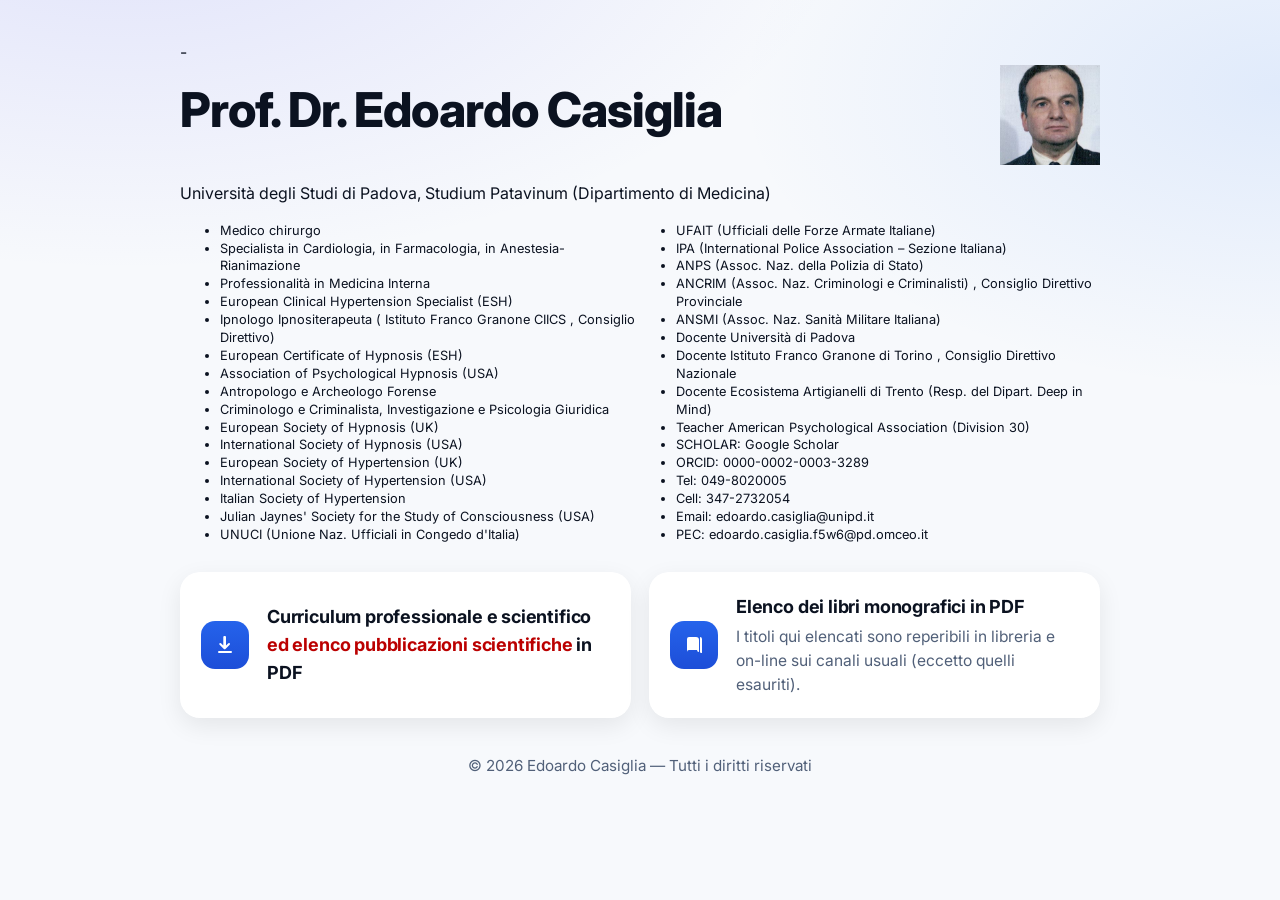
==== commit 8e815993: "Professionalita in Medicina Interna" ====
--- a/index.html
+++ b/index.html
@@ -21,6 +21,7 @@
         <ul class="qualifiche">
   <li>Medico chirurgo</li>
   <li>Specialista in Cardiologia, in Farmacologia, in Anestesia-Rianimazione</li>
+  <li>Professionalit&agrave in Medicina Interna</li>
   <li>European Clinical Hypertension Specialist (ESH)</li>
   <li>
     Ipnologo Ipnositerapeuta 
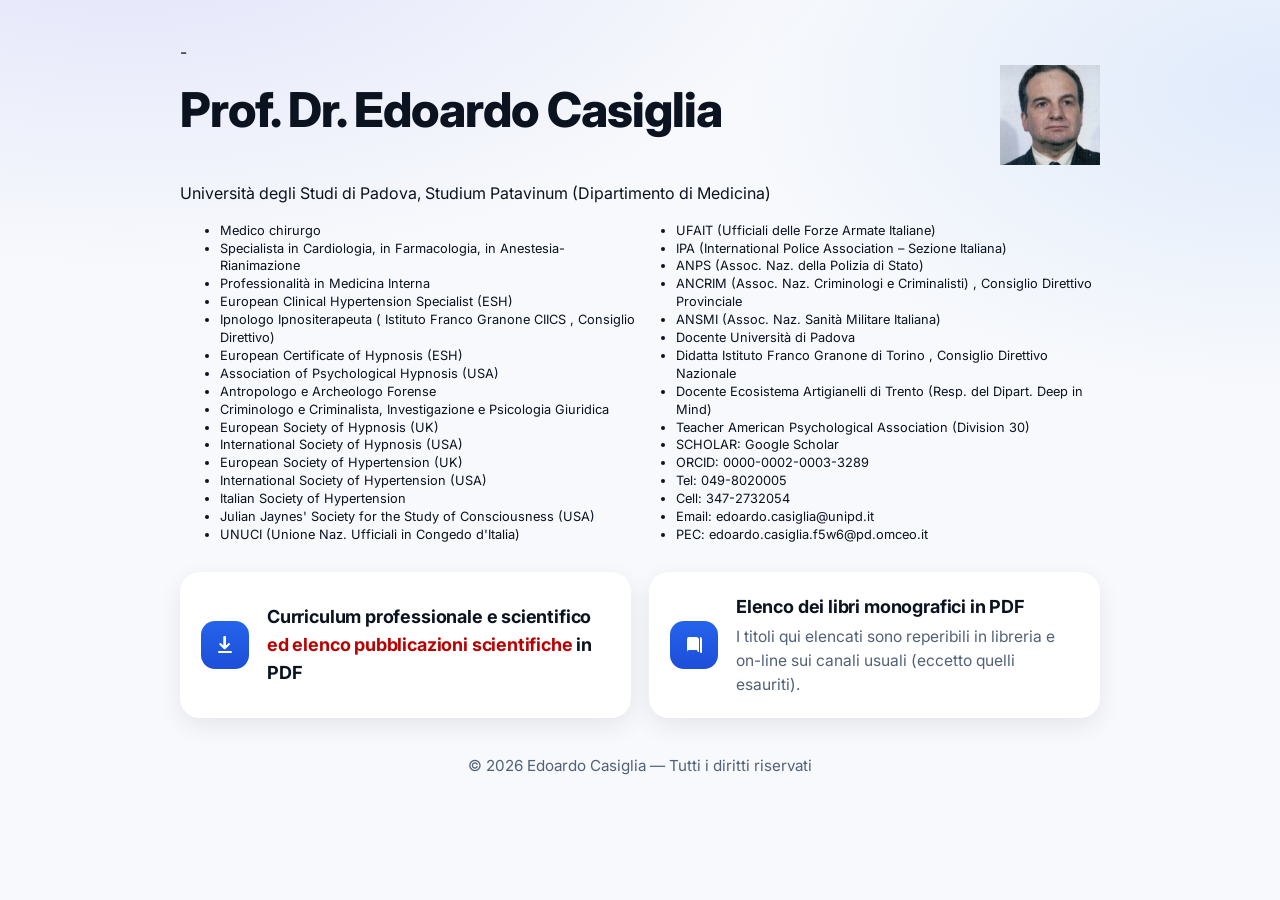
==== commit 59effe3b: "Docente -> Didatta" ====
--- a/index.html
+++ b/index.html
@@ -91,7 +91,7 @@
     </a>
   </li>
   <li>
-    Docente <a href="https://www.ciics.it/organigramma/" target="_blank" rel="noopener">
+    Didatta <a href="https://www.ciics.it/organigramma/" target="_blank" rel="noopener">
       Istituto Franco Granone di Torino
     </a>, Consiglio Direttivo Nazionale
   </li>
